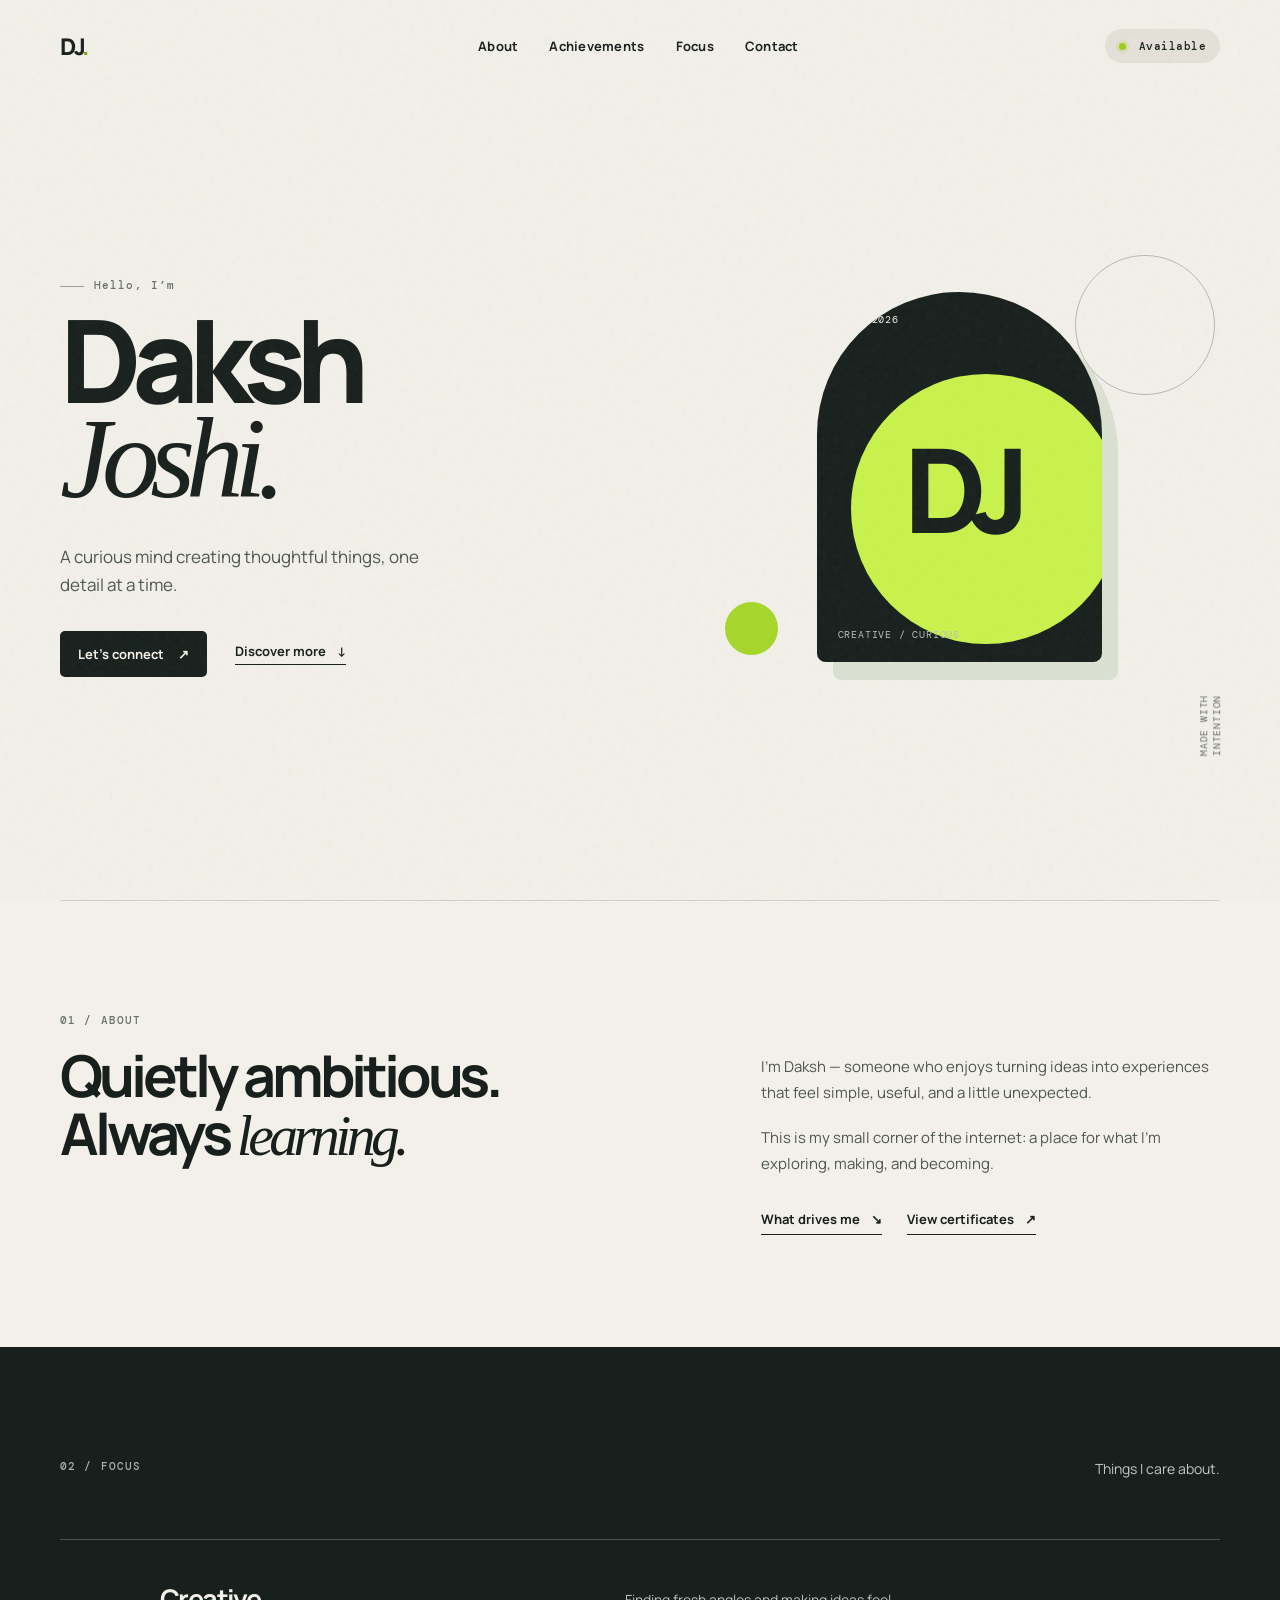
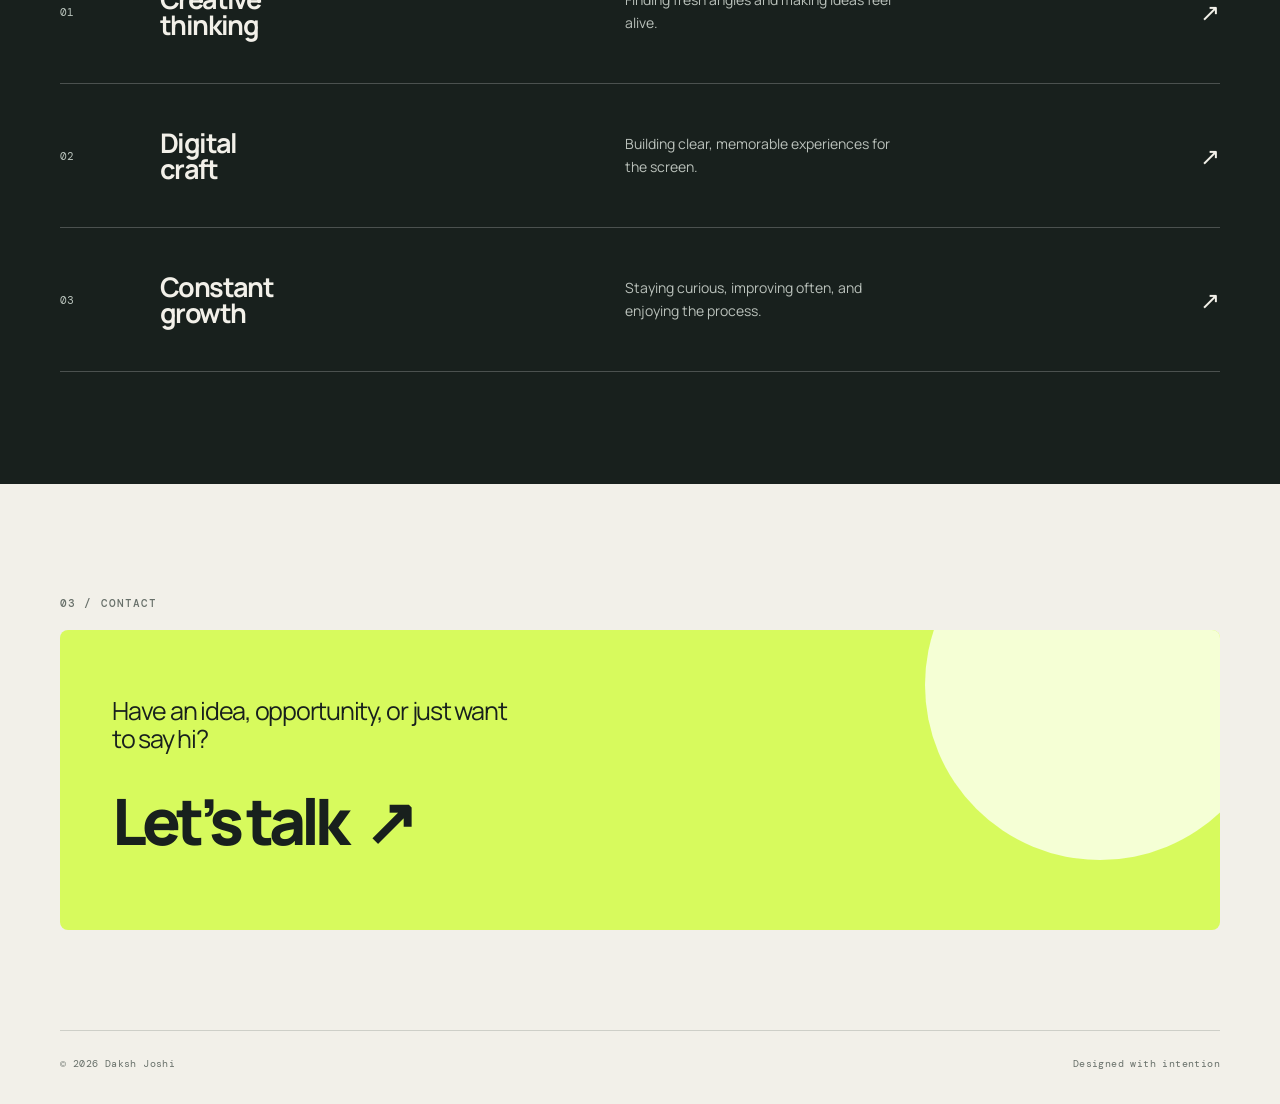
==== index.html @ 8176eeb9 "Initial commit" ====
<!doctype html>
<html lang="en">
  <head>
    <meta charset="UTF-8" />
    <meta name="viewport" content="width=device-width, initial-scale=1.0" />
    <meta name="description" content="Personal website for Daksh Joshi." />
    <title>Daksh Joshi — Personal Portfolio</title>
    <link rel="preconnect" href="https://fonts.googleapis.com" />
    <link rel="preconnect" href="https://fonts.gstatic.com" crossorigin />
    <link href="https://fonts.googleapis.com/css2?family=DM+Mono:wght@400;500&family=Manrope:wght@400;500;600;700;800&display=swap" rel="stylesheet" />
    <link rel="stylesheet" href="styles.css" />
  </head>
  <body>
    <div class="grain"></div>
    <header class="nav wrap">
      <a class="brand" href="#home" aria-label="Daksh Joshi home">DJ<span>.</span></a>
      <nav aria-label="Main navigation">
        <a href="#about">About</a>
        <a href="achievements.html">Achievements</a>
        <a href="#work">Focus</a>
        <a href="#contact">Contact</a>
      </nav>
      <a class="availability" href="#contact"><i></i> Available</a>
    </header>

    <main id="home">
      <section class="hero wrap">
        <div class="hero-copy reveal">
          <p class="eyebrow">Hello, I’m</p>
          <h1>Daksh<br /><em>Joshi.</em></h1>
          <p class="intro">A curious mind creating thoughtful things, one detail at a time.</p>
          <div class="hero-actions">
            <a class="button button-dark" href="#contact">Let’s connect <span>↗</span></a>
            <a class="text-link" href="#about">Discover more <span>↓</span></a>
          </div>
        </div>
        <div class="hero-art reveal" aria-hidden="true">
          <div class="orb orb-one"></div>
          <div class="orb orb-two"></div>
          <div class="portrait-card">
            <span class="card-top">EST. 2026</span>
            <span class="monogram">DJ</span>
            <span class="card-bottom">CREATIVE / CURIOUS</span>
          </div>
          <p class="side-note">MADE WITH<br />INTENTION</p>
        </div>
      </section>

      <section class="about wrap section" id="about">
        <p class="section-label">01 / ABOUT</p>
        <div class="about-grid">
          <h2>Quietly ambitious.<br />Always <em>learning.</em></h2>
        <div class="about-text">
            <p>I’m Daksh — someone who enjoys turning ideas into experiences that feel simple, useful, and a little unexpected.</p>
            <p>This is my small corner of the internet: a place for what I’m exploring, making, and becoming.</p>
            <a class="text-link" href="#work">What drives me <span>↘</span></a>
            <a class="text-link certificate-link" href="achievements.html">View certificates <span>↗</span></a>
          </div>
        </div>
      </section>

      <section class="focus wrap section" id="work">
        <div class="focus-head">
          <p class="section-label">02 / FOCUS</p>
          <p>Things I care about.</p>
        </div>
        <div class="focus-list">
          <article class="focus-item">
            <span>01</span><h3>Creative<br />thinking</h3><p>Finding fresh angles and making ideas feel alive.</p><b>↗</b>
          </article>
          <article class="focus-item">
            <span>02</span><h3>Digital<br />craft</h3><p>Building clear, memorable experiences for the screen.</p><b>↗</b>
          </article>
          <article class="focus-item">
            <span>03</span><h3>Constant<br />growth</h3><p>Staying curious, improving often, and enjoying the process.</p><b>↗</b>
          </article>
        </div>
      </section>

      <section class="contact wrap section" id="contact">
        <p class="section-label">03 / CONTACT</p>
        <div class="contact-card">
          <p>Have an idea, opportunity, or just want to say hi?</p>
          <a href="mailto:hello@dakshjoshi.com">Let’s talk <span>↗</span></a>
          <div class="contact-glow"></div>
        </div>
      </section>
    </main>

    <footer class="footer wrap">
      <span>© <span id="year"></span> Daksh Joshi</span>
      <span>Designed with intention</span>
    </footer>
    <script src="script.js"></script>
  </body>
</html>
---- styles.css ----
:root { --ink:#18201d; --paper:#f2f0e9; --lime:#d5ff4f; --muted:#68706a; --line:rgba(24,32,29,.16); }
* { box-sizing:border-box; }
html { scroll-behavior:smooth; }
body { margin:0; color:var(--ink); background:var(--paper); font-family:Manrope,Arial,sans-serif; overflow-x:hidden; }
.grain { position:fixed; inset:0; pointer-events:none; opacity:.07; z-index:10; background-image:url("data:image/svg+xml,%3Csvg viewBox='0 0 180 180' xmlns='http://www.w3.org/2000/svg'%3E%3Cfilter id='n'%3E%3CfeTurbulence type='fractalNoise' baseFrequency='.9' numOctaves='4' stitchTiles='stitch'/%3E%3C/filter%3E%3Crect width='100%25' height='100%25' filter='url(%23n)' opacity='.6'/%3E%3C/svg%3E"); }
.wrap { width:min(1160px, calc(100% - 64px)); margin:auto; }
.nav { height:92px; display:flex; align-items:center; justify-content:space-between; font-size:13px; font-weight:700; letter-spacing:.02em; }
.brand { color:var(--ink); text-decoration:none; font-size:23px; letter-spacing:-.1em; font-weight:800; }.brand span { color:#80a80b; }
nav { display:flex; gap:31px; margin-left:85px; } nav a { color:var(--ink); text-decoration:none; position:relative; padding:6px 0; } nav a::after { content:""; position:absolute; bottom:0; left:0; width:0; height:2px; background:var(--ink); transition:width .28s ease; } nav a:hover::after { width:100%; }
.availability { text-decoration:none; color:var(--ink); background:#e4e1d9; padding:10px 14px; border-radius:999px; font:500 11px "DM Mono",monospace; letter-spacing:.04em; transition:transform .25s, background .25s; }.availability:hover { background:var(--lime); transform:translateY(-2px); }.availability i { display:inline-block; width:7px; height:7px; background:#9ccc15; border-radius:50%; margin-right:6px; box-shadow:0 0 0 3px rgba(156,204,21,.16); }
.hero { min-height:calc(100vh - 92px); display:grid; grid-template-columns:1.1fr .9fr; align-items:center; padding:72px 0 110px; }
.eyebrow,.section-label { font:500 11px "DM Mono",monospace; letter-spacing:.1em; color:var(--muted); margin:0 0 20px; }.eyebrow::before { content:""; display:inline-block; width:24px; height:1px; vertical-align:middle; background:#9a9d96; margin-right:10px; }
h1,h2,h3,p { margin-top:0; } h1 { font-size:clamp(69px,9vw,130px); line-height:.82; letter-spacing:-.085em; margin:0; font-weight:800; } em { font-family:Georgia,serif; font-weight:400; letter-spacing:-.08em; } .intro { max-width:390px; font-size:17px; line-height:1.65; color:#4d5550; margin:38px 0 31px; }
.hero-actions { display:flex; align-items:center; gap:28px; }.button { text-decoration:none; padding:14px 18px; border-radius:5px; font-size:13px; font-weight:700; transition:transform .25s ease, box-shadow .25s ease; }.button-dark { background:var(--ink); color:var(--paper); }.button-dark span,.contact-card a span { margin-left:11px; display:inline-block; transition:transform .25s; }.button-dark:hover { transform:translateY(-3px); box-shadow:0 9px 0 #b9dc3a; }.button-dark:hover span,.contact-card a:hover span { transform:translate(3px,-3px); }
.text-link { color:var(--ink); text-decoration:none; font-size:13px; font-weight:700; display:inline-block; border-bottom:1px solid var(--ink); padding-bottom:4px; transition:color .25s, border-color .25s; }.text-link span { display:inline-block; margin-left:8px; transition:transform .25s; }.text-link:hover { color:#6b9614; border-color:#6b9614; }.text-link:hover span { transform:translateY(4px); }
.certificate-link { margin-left:22px; }
.hero-art { height:480px; position:relative; display:grid; place-items:center; }.portrait-card { width:min(285px,70vw); height:370px; background:var(--ink); color:var(--paper); border-radius:146px 146px 9px 9px; display:flex; flex-direction:column; justify-content:space-between; padding:21px; position:relative; overflow:hidden; box-shadow:16px 18px 0 #dbe1d2; transition:transform .35s ease, box-shadow .35s ease; }.hero-art:hover .portrait-card { transform:rotate(-3deg) translateY(-6px); box-shadow:25px 28px 0 #d3fb51; }.portrait-card::before { content:""; position:absolute; width:270px; height:270px; border-radius:50%; background:var(--lime); top:82px; left:34px; opacity:.94; }.card-top,.card-bottom { z-index:1; font:10px "DM Mono",monospace; letter-spacing:.08em; }.card-bottom { color:#b9c0ba; }.monogram { z-index:1; position:absolute; top:116px; left:50%; transform:translateX(-50%); font-size:117px; font-weight:800; letter-spacing:-.14em; color:var(--ink); }.orb { position:absolute; border-radius:50%; z-index:-1; }.orb-one { width:140px; height:140px; right:5px; top:18px; border:1px solid #b7b8b2; }.orb-two { width:53px; height:53px; left:27px; bottom:62px; background:#a6d72a; }.side-note { position:absolute; right:-3px; bottom:12px; transform:rotate(-90deg); transform-origin:right bottom; font:10px "DM Mono",monospace; letter-spacing:.08em; color:var(--muted); }
.section { padding:112px 0; }.about { border-top:1px solid var(--line); }.about-grid { display:grid; grid-template-columns:1.15fr .85fr; gap:80px; }.about h2 { font-size:clamp(37px,4.5vw,62px); line-height:1; letter-spacing:-.07em; margin:0; }.about-text { font-size:15px; line-height:1.7; color:#4e5650; padding-top:7px; }.about-text p { margin-bottom:20px; }.about-text .text-link { margin-top:12px; color:var(--ink); }
.focus { background:var(--ink); color:var(--paper); width:100%; padding-left:max(32px, calc((100% - 1160px)/2)); padding-right:max(32px, calc((100% - 1160px)/2)); }.focus-head { display:flex; justify-content:space-between; align-items:flex-start; }.focus .section-label { color:#aab2ac; }.focus-head > p:last-child { margin:0; color:#c4c8c2; font-size:14px; }.focus-list { border-top:1px solid rgba(255,255,255,.22); margin-top:46px; }.focus-item { min-height:144px; display:grid; grid-template-columns:80px 1fr 1.2fr 40px; align-items:center; gap:20px; border-bottom:1px solid rgba(255,255,255,.22); transition:padding .35s, background .35s, color .35s; }.focus-item:hover { color:var(--ink); background:var(--lime); padding-left:24px; padding-right:24px; }.focus-item span { font:11px "DM Mono",monospace; color:#b9c3bc; }.focus-item:hover span { color:#4a5831; }.focus-item h3 { font-size:27px; letter-spacing:-.06em; line-height:.96; margin:0; }.focus-item p { font-size:14px; line-height:1.6; color:#bac1bb; margin:0; max-width:275px; }.focus-item:hover p { color:#435134; }.focus-item b { font-size:24px; font-weight:400; text-align:right; transition:transform .3s; }.focus-item:hover b { transform:translate(4px,-4px); }
.contact { padding-bottom:100px; }.contact-card { min-height:300px; position:relative; overflow:hidden; display:flex; flex-direction:column; justify-content:center; align-items:flex-start; padding:52px; background:#d7fa5d; border-radius:8px; transition:transform .35s, box-shadow .35s; }.contact-card:hover { transform:translateY(-7px); box-shadow:12px 12px 0 var(--ink); }.contact-card p { max-width:420px; font-size:25px; letter-spacing:-.05em; line-height:1.12; margin:0 0 24px; position:relative; z-index:1; }.contact-card a { color:var(--ink); font-size:clamp(35px,5vw,67px); font-weight:800; letter-spacing:-.08em; text-decoration:none; position:relative; z-index:1; }.contact-glow { position:absolute; right:-55px; top:-120px; width:350px; height:350px; border-radius:50%; background:#f5ffd5; transition:transform .5s; }.contact-card:hover .contact-glow { transform:scale(1.25); }
.footer { border-top:1px solid var(--line); padding:26px 0 34px; display:flex; justify-content:space-between; color:var(--muted); font:10px "DM Mono",monospace; letter-spacing:.04em; }.reveal { animation:rise .8s both; }.hero-art { animation-delay:.15s; } @keyframes rise { from { opacity:0; transform:translateY(18px); } to { opacity:1; transform:none; } }
.achievements-page { background:#f7f4ed; }.achievements-page nav a.active::after { width:100%; }.achievements-hero { min-height:440px; display:flex; justify-content:space-between; align-items:flex-end; padding:84px 0 80px; }.achievements-hero h1 { font-size:clamp(60px,8.7vw,120px); }.achievements-intro { width:270px; margin:0 2.5% 16px 0; color:#59615b; font-size:15px; line-height:1.65; }.certificate-section { background:#1c2521; color:var(--paper); padding:34px 0 66px; overflow:hidden; }.gallery-title { display:flex; justify-content:space-between; align-items:center; }.gallery-title .section-label { color:#bdc5be; margin:0; }.gallery-hint { color:#bdc5be; font:11px "DM Mono",monospace; letter-spacing:.04em; margin:0; }.gallery-hint span { color:var(--lime); padding:0 4px; }.certificate-gallery { position:relative; display:flex; gap:34px; overflow-x:auto; overscroll-behavior-x:contain; scroll-snap-type:x mandatory; scrollbar-width:none; padding:68px max(32px, calc((100vw - 1160px)/2)) 26px; cursor:grab; }.certificate-gallery::-webkit-scrollbar { display:none; }.certificate-gallery.is-dragging { cursor:grabbing; user-select:none; scroll-snap-type:none; }.joy-line { pointer-events:none; position:absolute; height:330px; width:2160px; left:max(32px, calc((100vw - 1160px)/2)); top:18px; overflow:visible; }.joy-line path { fill:none; stroke:#d5ff4f; stroke-width:3; stroke-linecap:round; stroke-dasharray:3 12; }.certificate-card { position:relative; z-index:1; flex:0 0 315px; min-height:481px; display:flex; flex-direction:column; scroll-snap-align:center; padding:18px; border-radius:8px; color:var(--ink); border:1px solid rgba(24,32,29,.12); box-shadow:8px 8px 0 rgba(0,0,0,.18); transform:rotate(var(--tilt, 0deg)); transition:transform .3s ease, box-shadow .3s ease; }.certificate-card:nth-of-type(odd) { margin-top:34px; --tilt:-1.5deg; }.certificate-card:nth-of-type(even) { --tilt:1.5deg; }.certificate-card:hover { transform:translateY(-16px) rotate(0); box-shadow:13px 16px 0 #d5ff4f; }.certificate-card.warm { background:#f1d7a5; }.certificate-card.blue { background:#9fcae7; }.certificate-card.yellow { background:#e9e45f; }.certificate-card.lilac { background:#d8c7e8; }.certificate-card.green { background:#b7dfaf; }.card-number { font:10px "DM Mono",monospace; letter-spacing:.06em; margin:0 0 14px; }.certificate-image { height:224px; overflow:hidden; background:#fffdf9; border:1px solid rgba(24,32,29,.25); box-shadow:4px 4px 0 rgba(24,32,29,.14); }.certificate-image img { display:block; width:100%; height:100%; object-fit:cover; transition:transform .55s ease; }.certificate-card:hover .certificate-image img { transform:scale(1.07); }.certificate-copy { margin-top:auto; padding-top:25px; }.certificate-copy p { font-size:20px; font-weight:800; letter-spacing:-.05em; line-height:1.02; margin:0 0 8px; }.certificate-copy span { color:rgba(24,32,29,.68); font:10px "DM Mono",monospace; }.certificate-card > a { color:var(--ink); text-decoration:none; border-top:1px solid rgba(24,32,29,.3); margin-top:18px; padding-top:14px; display:flex; justify-content:space-between; font-size:11px; font-weight:800; }.certificate-card > a b { font-size:16px; line-height:.7; transition:transform .25s; }.certificate-card > a:hover b { transform:translate(3px,-3px); }.achievement-note { padding:100px 0 105px; position:relative; }.achievement-note .spark { display:block; font-size:26px; color:#87af14; margin-bottom:16px; }.achievement-note p { font-size:clamp(32px,4vw,53px); letter-spacing:-.07em; line-height:1; font-weight:800; margin:0 0 29px; }
@media (max-width:700px) { .wrap { width:min(100% - 40px,1160px); }.nav { height:78px; }.nav nav { display:none; }.availability { font-size:10px; }.hero { grid-template-columns:1fr; padding:64px 0 75px; }.hero-art { height:375px; margin-top:38px; }.portrait-card { height:320px; width:240px; }.portrait-card::before { width:230px; height:230px; left:20px; top:68px; }.monogram { top:99px; font-size:98px; }.about-grid { grid-template-columns:1fr; gap:30px; }.section { padding:74px 0; }.focus { padding-left:20px; padding-right:20px; }.focus-item { grid-template-columns:35px 1fr 30px; gap:10px; padding:24px 0; min-height:0; }.focus-item p { grid-column:2/4; font-size:12px; }.focus-item h3 { font-size:23px; }.contact-card { padding:33px 27px; min-height:250px; }.contact-card p { font-size:21px; }.footer { font-size:9px; }.side-note { right:-12px; }.certificate-link { margin:18px 0 0; }.achievements-hero { min-height:365px; display:block; padding:58px 0 65px; }.achievements-intro { margin:30px 0 0; }.certificate-gallery { gap:23px; padding:48px 20px 26px; }.joy-line { left:20px; top:3px; }.certificate-card { flex-basis:270px; min-height:430px; padding:14px; }.certificate-image { height:190px; }.certificate-copy p { font-size:18px; }.gallery-title { width:calc(100% - 40px); }.gallery-hint { font-size:9px; }.achievement-note { padding:72px 0; } }
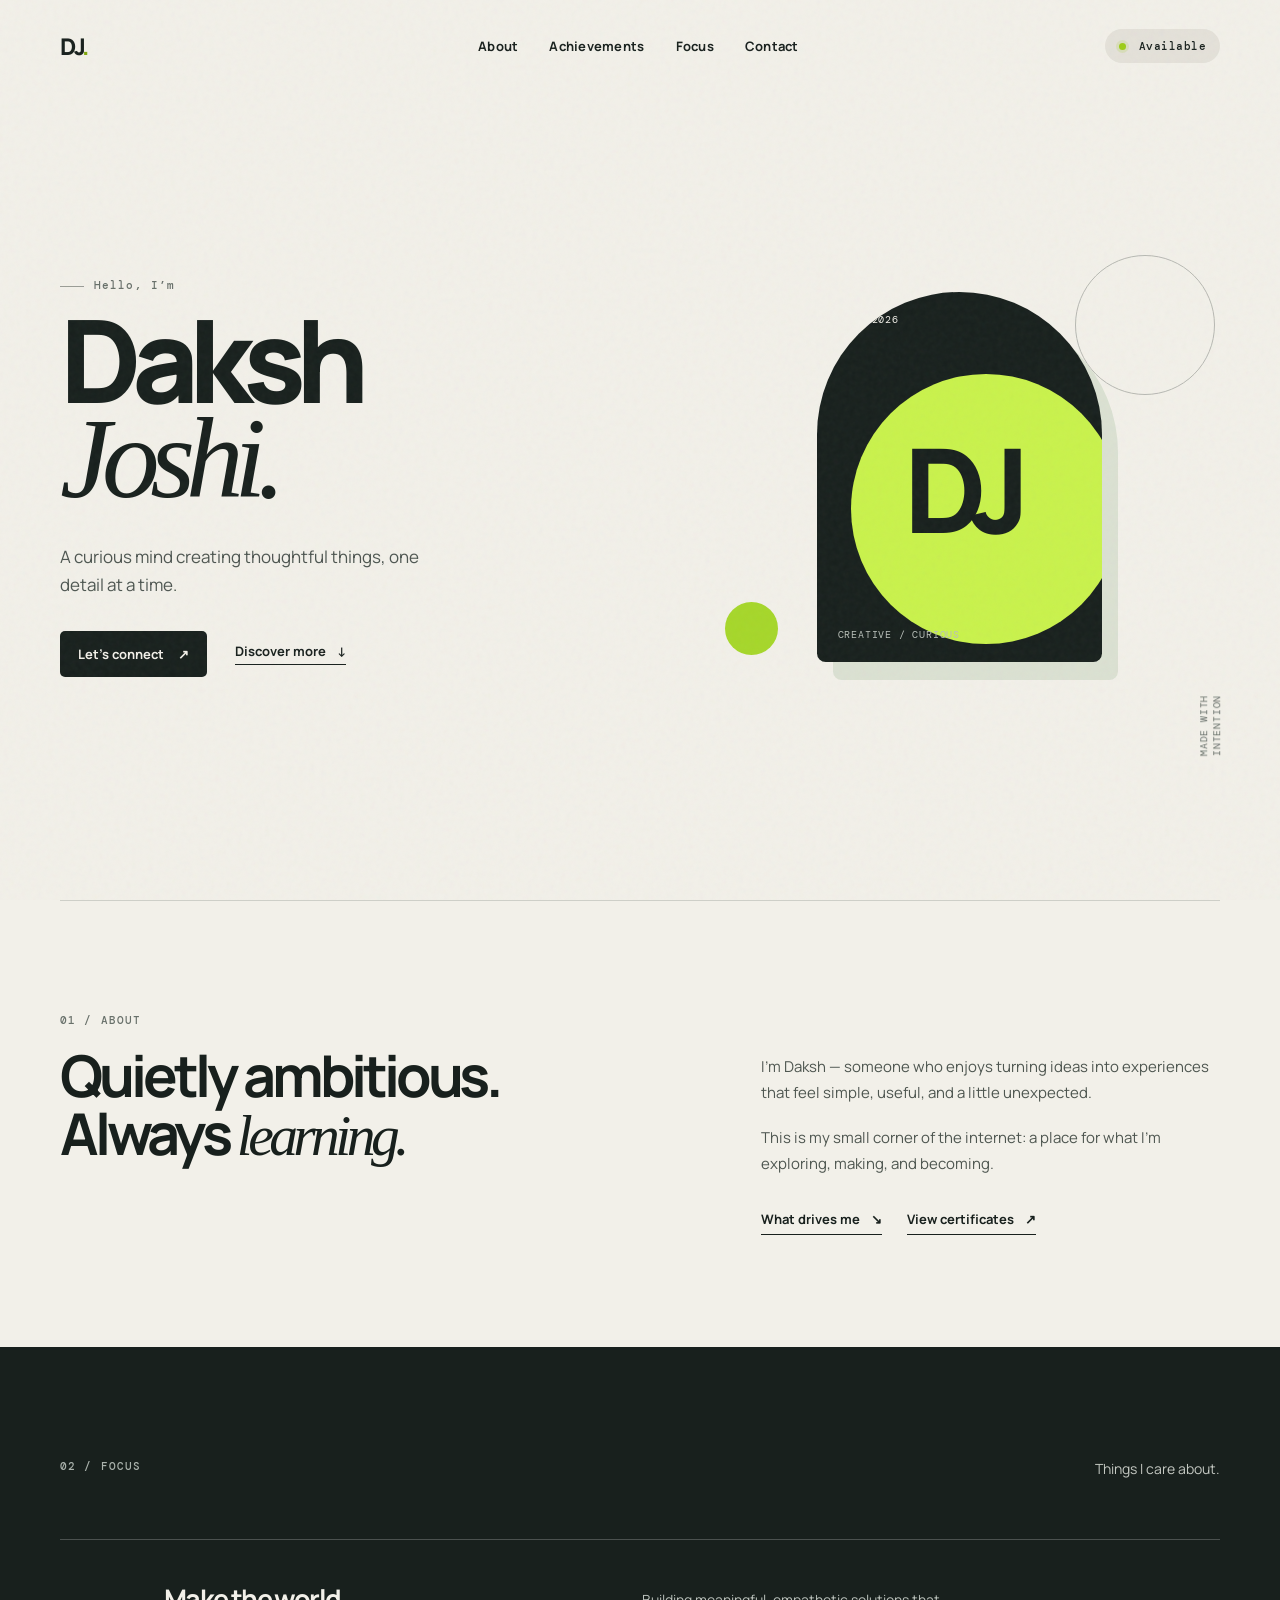
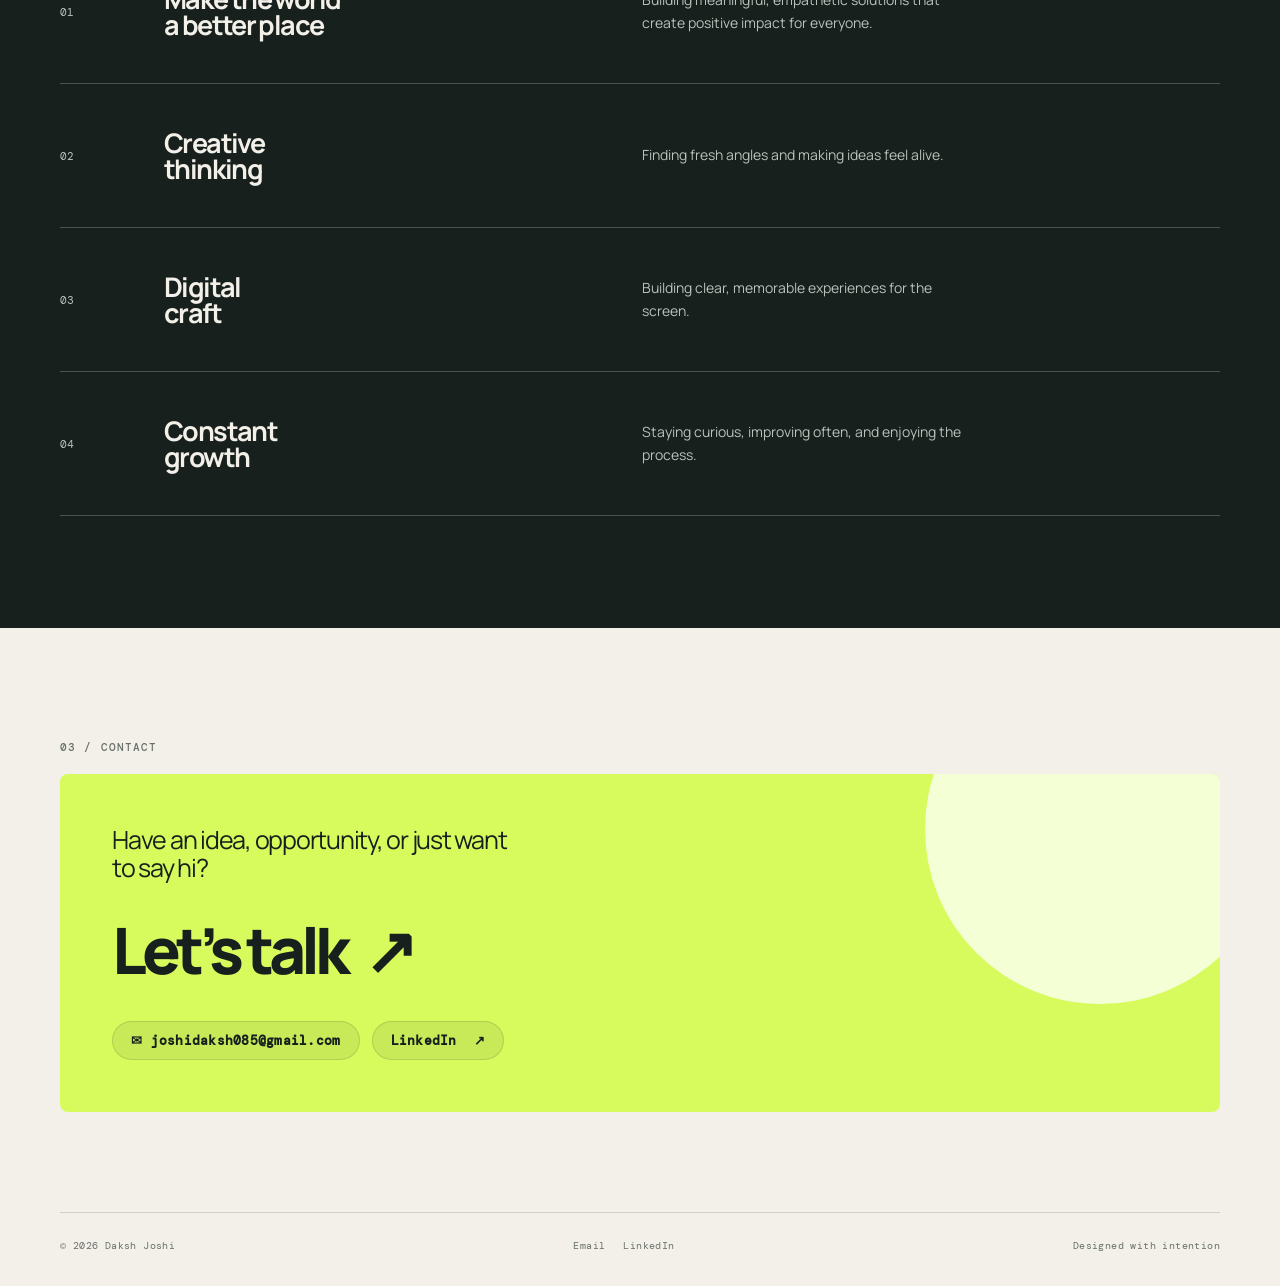
==== commit a6681985: "Update" ====
--- a/index.html
+++ b/index.html
@@ -66,13 +66,16 @@
         </div>
         <div class="focus-list">
           <article class="focus-item">
-            <span>01</span><h3>Creative<br />thinking</h3><p>Finding fresh angles and making ideas feel alive.</p><b>↗</b>
+            <span>01</span><h3>Make the world<br />a better place</h3><p>Building meaningful, empathetic solutions that create positive impact for everyone.</p>
           </article>
           <article class="focus-item">
-            <span>02</span><h3>Digital<br />craft</h3><p>Building clear, memorable experiences for the screen.</p><b>↗</b>
+            <span>02</span><h3>Creative<br />thinking</h3><p>Finding fresh angles and making ideas feel alive.</p>
           </article>
           <article class="focus-item">
-            <span>03</span><h3>Constant<br />growth</h3><p>Staying curious, improving often, and enjoying the process.</p><b>↗</b>
+            <span>03</span><h3>Digital<br />craft</h3><p>Building clear, memorable experiences for the screen.</p>
+          </article>
+          <article class="focus-item">
+            <span>04</span><h3>Constant<br />growth</h3><p>Staying curious, improving often, and enjoying the process.</p>
           </article>
         </div>
       </section>
@@ -81,7 +84,11 @@
         <p class="section-label">03 / CONTACT</p>
         <div class="contact-card">
           <p>Have an idea, opportunity, or just want to say hi?</p>
-          <a href="mailto:hello@dakshjoshi.com">Let’s talk <span>↗</span></a>
+          <a class="contact-cta" href="mailto:joshidaksh085@gmail.com">Let’s talk <span>↗</span></a>
+          <div class="contact-links">
+            <a class="contact-link" href="mailto:joshidaksh085@gmail.com">✉ joshidaksh085@gmail.com</a>
+            <a class="contact-link" href="https://www.linkedin.com/in/daksh-joshi-44282137b/" target="_blank" rel="noopener">LinkedIn <span>↗</span></a>
+          </div>
           <div class="contact-glow"></div>
         </div>
       </section>
@@ -89,6 +96,10 @@
 
     <footer class="footer wrap">
       <span>© <span id="year"></span> Daksh Joshi</span>
+      <div class="footer-links">
+        <a href="mailto:joshidaksh085@gmail.com">Email</a>
+        <a href="https://www.linkedin.com/in/daksh-joshi-44282137b/" target="_blank" rel="noopener">LinkedIn</a>
+      </div>
       <span>Designed with intention</span>
     </footer>
     <script src="script.js"></script>
--- a/styles.css
+++ b/styles.css
@@ -16,8 +16,8 @@
 .certificate-link { margin-left:22px; }
 .hero-art { height:480px; position:relative; display:grid; place-items:center; }.portrait-card { width:min(285px,70vw); height:370px; background:var(--ink); color:var(--paper); border-radius:146px 146px 9px 9px; display:flex; flex-direction:column; justify-content:space-between; padding:21px; position:relative; overflow:hidden; box-shadow:16px 18px 0 #dbe1d2; transition:transform .35s ease, box-shadow .35s ease; }.hero-art:hover .portrait-card { transform:rotate(-3deg) translateY(-6px); box-shadow:25px 28px 0 #d3fb51; }.portrait-card::before { content:""; position:absolute; width:270px; height:270px; border-radius:50%; background:var(--lime); top:82px; left:34px; opacity:.94; }.card-top,.card-bottom { z-index:1; font:10px "DM Mono",monospace; letter-spacing:.08em; }.card-bottom { color:#b9c0ba; }.monogram { z-index:1; position:absolute; top:116px; left:50%; transform:translateX(-50%); font-size:117px; font-weight:800; letter-spacing:-.14em; color:var(--ink); }.orb { position:absolute; border-radius:50%; z-index:-1; }.orb-one { width:140px; height:140px; right:5px; top:18px; border:1px solid #b7b8b2; }.orb-two { width:53px; height:53px; left:27px; bottom:62px; background:#a6d72a; }.side-note { position:absolute; right:-3px; bottom:12px; transform:rotate(-90deg); transform-origin:right bottom; font:10px "DM Mono",monospace; letter-spacing:.08em; color:var(--muted); }
 .section { padding:112px 0; }.about { border-top:1px solid var(--line); }.about-grid { display:grid; grid-template-columns:1.15fr .85fr; gap:80px; }.about h2 { font-size:clamp(37px,4.5vw,62px); line-height:1; letter-spacing:-.07em; margin:0; }.about-text { font-size:15px; line-height:1.7; color:#4e5650; padding-top:7px; }.about-text p { margin-bottom:20px; }.about-text .text-link { margin-top:12px; color:var(--ink); }
-.focus { background:var(--ink); color:var(--paper); width:100%; padding-left:max(32px, calc((100% - 1160px)/2)); padding-right:max(32px, calc((100% - 1160px)/2)); }.focus-head { display:flex; justify-content:space-between; align-items:flex-start; }.focus .section-label { color:#aab2ac; }.focus-head > p:last-child { margin:0; color:#c4c8c2; font-size:14px; }.focus-list { border-top:1px solid rgba(255,255,255,.22); margin-top:46px; }.focus-item { min-height:144px; display:grid; grid-template-columns:80px 1fr 1.2fr 40px; align-items:center; gap:20px; border-bottom:1px solid rgba(255,255,255,.22); transition:padding .35s, background .35s, color .35s; }.focus-item:hover { color:var(--ink); background:var(--lime); padding-left:24px; padding-right:24px; }.focus-item span { font:11px "DM Mono",monospace; color:#b9c3bc; }.focus-item:hover span { color:#4a5831; }.focus-item h3 { font-size:27px; letter-spacing:-.06em; line-height:.96; margin:0; }.focus-item p { font-size:14px; line-height:1.6; color:#bac1bb; margin:0; max-width:275px; }.focus-item:hover p { color:#435134; }.focus-item b { font-size:24px; font-weight:400; text-align:right; transition:transform .3s; }.focus-item:hover b { transform:translate(4px,-4px); }
-.contact { padding-bottom:100px; }.contact-card { min-height:300px; position:relative; overflow:hidden; display:flex; flex-direction:column; justify-content:center; align-items:flex-start; padding:52px; background:#d7fa5d; border-radius:8px; transition:transform .35s, box-shadow .35s; }.contact-card:hover { transform:translateY(-7px); box-shadow:12px 12px 0 var(--ink); }.contact-card p { max-width:420px; font-size:25px; letter-spacing:-.05em; line-height:1.12; margin:0 0 24px; position:relative; z-index:1; }.contact-card a { color:var(--ink); font-size:clamp(35px,5vw,67px); font-weight:800; letter-spacing:-.08em; text-decoration:none; position:relative; z-index:1; }.contact-glow { position:absolute; right:-55px; top:-120px; width:350px; height:350px; border-radius:50%; background:#f5ffd5; transition:transform .5s; }.contact-card:hover .contact-glow { transform:scale(1.25); }
-.footer { border-top:1px solid var(--line); padding:26px 0 34px; display:flex; justify-content:space-between; color:var(--muted); font:10px "DM Mono",monospace; letter-spacing:.04em; }.reveal { animation:rise .8s both; }.hero-art { animation-delay:.15s; } @keyframes rise { from { opacity:0; transform:translateY(18px); } to { opacity:1; transform:none; } }
-.achievements-page { background:#f7f4ed; }.achievements-page nav a.active::after { width:100%; }.achievements-hero { min-height:440px; display:flex; justify-content:space-between; align-items:flex-end; padding:84px 0 80px; }.achievements-hero h1 { font-size:clamp(60px,8.7vw,120px); }.achievements-intro { width:270px; margin:0 2.5% 16px 0; color:#59615b; font-size:15px; line-height:1.65; }.certificate-section { background:#1c2521; color:var(--paper); padding:34px 0 66px; overflow:hidden; }.gallery-title { display:flex; justify-content:space-between; align-items:center; }.gallery-title .section-label { color:#bdc5be; margin:0; }.gallery-hint { color:#bdc5be; font:11px "DM Mono",monospace; letter-spacing:.04em; margin:0; }.gallery-hint span { color:var(--lime); padding:0 4px; }.certificate-gallery { position:relative; display:flex; gap:34px; overflow-x:auto; overscroll-behavior-x:contain; scroll-snap-type:x mandatory; scrollbar-width:none; padding:68px max(32px, calc((100vw - 1160px)/2)) 26px; cursor:grab; }.certificate-gallery::-webkit-scrollbar { display:none; }.certificate-gallery.is-dragging { cursor:grabbing; user-select:none; scroll-snap-type:none; }.joy-line { pointer-events:none; position:absolute; height:330px; width:2160px; left:max(32px, calc((100vw - 1160px)/2)); top:18px; overflow:visible; }.joy-line path { fill:none; stroke:#d5ff4f; stroke-width:3; stroke-linecap:round; stroke-dasharray:3 12; }.certificate-card { position:relative; z-index:1; flex:0 0 315px; min-height:481px; display:flex; flex-direction:column; scroll-snap-align:center; padding:18px; border-radius:8px; color:var(--ink); border:1px solid rgba(24,32,29,.12); box-shadow:8px 8px 0 rgba(0,0,0,.18); transform:rotate(var(--tilt, 0deg)); transition:transform .3s ease, box-shadow .3s ease; }.certificate-card:nth-of-type(odd) { margin-top:34px; --tilt:-1.5deg; }.certificate-card:nth-of-type(even) { --tilt:1.5deg; }.certificate-card:hover { transform:translateY(-16px) rotate(0); box-shadow:13px 16px 0 #d5ff4f; }.certificate-card.warm { background:#f1d7a5; }.certificate-card.blue { background:#9fcae7; }.certificate-card.yellow { background:#e9e45f; }.certificate-card.lilac { background:#d8c7e8; }.certificate-card.green { background:#b7dfaf; }.card-number { font:10px "DM Mono",monospace; letter-spacing:.06em; margin:0 0 14px; }.certificate-image { height:224px; overflow:hidden; background:#fffdf9; border:1px solid rgba(24,32,29,.25); box-shadow:4px 4px 0 rgba(24,32,29,.14); }.certificate-image img { display:block; width:100%; height:100%; object-fit:cover; transition:transform .55s ease; }.certificate-card:hover .certificate-image img { transform:scale(1.07); }.certificate-copy { margin-top:auto; padding-top:25px; }.certificate-copy p { font-size:20px; font-weight:800; letter-spacing:-.05em; line-height:1.02; margin:0 0 8px; }.certificate-copy span { color:rgba(24,32,29,.68); font:10px "DM Mono",monospace; }.certificate-card > a { color:var(--ink); text-decoration:none; border-top:1px solid rgba(24,32,29,.3); margin-top:18px; padding-top:14px; display:flex; justify-content:space-between; font-size:11px; font-weight:800; }.certificate-card > a b { font-size:16px; line-height:.7; transition:transform .25s; }.certificate-card > a:hover b { transform:translate(3px,-3px); }.achievement-note { padding:100px 0 105px; position:relative; }.achievement-note .spark { display:block; font-size:26px; color:#87af14; margin-bottom:16px; }.achievement-note p { font-size:clamp(32px,4vw,53px); letter-spacing:-.07em; line-height:1; font-weight:800; margin:0 0 29px; }
-@media (max-width:700px) { .wrap { width:min(100% - 40px,1160px); }.nav { height:78px; }.nav nav { display:none; }.availability { font-size:10px; }.hero { grid-template-columns:1fr; padding:64px 0 75px; }.hero-art { height:375px; margin-top:38px; }.portrait-card { height:320px; width:240px; }.portrait-card::before { width:230px; height:230px; left:20px; top:68px; }.monogram { top:99px; font-size:98px; }.about-grid { grid-template-columns:1fr; gap:30px; }.section { padding:74px 0; }.focus { padding-left:20px; padding-right:20px; }.focus-item { grid-template-columns:35px 1fr 30px; gap:10px; padding:24px 0; min-height:0; }.focus-item p { grid-column:2/4; font-size:12px; }.focus-item h3 { font-size:23px; }.contact-card { padding:33px 27px; min-height:250px; }.contact-card p { font-size:21px; }.footer { font-size:9px; }.side-note { right:-12px; }.certificate-link { margin:18px 0 0; }.achievements-hero { min-height:365px; display:block; padding:58px 0 65px; }.achievements-intro { margin:30px 0 0; }.certificate-gallery { gap:23px; padding:48px 20px 26px; }.joy-line { left:20px; top:3px; }.certificate-card { flex-basis:270px; min-height:430px; padding:14px; }.certificate-image { height:190px; }.certificate-copy p { font-size:18px; }.gallery-title { width:calc(100% - 40px); }.gallery-hint { font-size:9px; }.achievement-note { padding:72px 0; } }
+.focus { background:var(--ink); color:var(--paper); width:100%; padding-left:max(32px, calc((100% - 1160px)/2)); padding-right:max(32px, calc((100% - 1160px)/2)); }.focus-head { display:flex; justify-content:space-between; align-items:flex-start; }.focus .section-label { color:#aab2ac; }.focus-head > p:last-child { margin:0; color:#c4c8c2; font-size:14px; }.focus-list { border-top:1px solid rgba(255,255,255,.22); margin-top:46px; }.focus-item { min-height:144px; display:grid; grid-template-columns:80px 1.1fr 1.4fr; align-items:center; gap:24px; border-bottom:1px solid rgba(255,255,255,.22); transition:padding .35s, background .35s, color .35s; }.focus-item:hover { color:var(--ink); background:var(--lime); padding-left:24px; padding-right:24px; }.focus-item span { font:11px "DM Mono",monospace; color:#b9c3bc; }.focus-item:hover span { color:#4a5831; }.focus-item h3 { font-size:27px; letter-spacing:-.06em; line-height:.96; margin:0; }.focus-item p { font-size:14px; line-height:1.6; color:#bac1bb; margin:0; max-width:320px; }.focus-item:hover p { color:#435134; }.focus-item b { font-size:24px; font-weight:400; text-align:right; transition:transform .3s; }.focus-item:hover b { transform:translate(4px,-4px); }
+.contact { padding-bottom:100px; }.contact-card { min-height:300px; position:relative; overflow:hidden; display:flex; flex-direction:column; justify-content:center; align-items:flex-start; padding:52px; background:#d7fa5d; border-radius:8px; transition:transform .35s, box-shadow .35s; }.contact-card:hover { transform:translateY(-7px); box-shadow:12px 12px 0 var(--ink); }.contact-card p { max-width:420px; font-size:25px; letter-spacing:-.05em; line-height:1.12; margin:0 0 24px; position:relative; z-index:1; }.contact-card a.contact-cta { color:var(--ink); font-size:clamp(35px,5vw,67px); font-weight:800; letter-spacing:-.08em; text-decoration:none; position:relative; z-index:1; }.contact-links { display:flex; flex-wrap:wrap; gap:12px; margin-top:28px; position:relative; z-index:1; }.contact-link { display:inline-flex; align-items:center; gap:6px; background:rgba(24,32,29,.07); color:var(--ink); text-decoration:none; padding:10px 18px; border-radius:999px; font:600 13px "DM Mono",monospace; letter-spacing:.02em; border:1px solid rgba(24,32,29,.14); transition:background .25s, transform .25s, color .25s; }.contact-link:hover { background:var(--ink); color:var(--paper); transform:translateY(-2px); }.contact-glow { position:absolute; right:-55px; top:-120px; width:350px; height:350px; border-radius:50%; background:#f5ffd5; transition:transform .5s; }.contact-card:hover .contact-glow { transform:scale(1.25); }
+.footer { border-top:1px solid var(--line); padding:26px 0 34px; display:flex; justify-content:space-between; align-items:center; color:var(--muted); font:10px "DM Mono",monospace; letter-spacing:.04em; }.footer-links { display:flex; gap:18px; }.footer-links a { color:var(--muted); text-decoration:none; transition:color .2s; }.footer-links a:hover { color:var(--ink); text-decoration:underline; }.reveal { animation:rise .8s both; }.hero-art { animation-delay:.15s; } @keyframes rise { from { opacity:0; transform:translateY(18px); } to { opacity:1; transform:none; } }
+.achievements-page { background:#f7f4ed; }.achievements-page nav a.active::after { width:100%; }.achievements-hero { min-height:440px; display:flex; justify-content:space-between; align-items:flex-end; padding:84px 0 80px; }.achievements-hero h1 { font-size:clamp(60px,8.7vw,120px); }.achievements-intro { width:270px; margin:0 2.5% 16px 0; color:#59615b; font-size:15px; line-height:1.65; }.certificate-section { background:#1c2521; color:var(--paper); padding:34px 0 66px; overflow:hidden; }.gallery-title { display:flex; justify-content:space-between; align-items:center; }.gallery-title .section-label { color:#bdc5be; margin:0; }.gallery-hint { color:#bdc5be; font:11px "DM Mono",monospace; letter-spacing:.04em; margin:0; }.gallery-hint span { color:var(--lime); padding:0 4px; }.certificate-gallery { position:relative; display:flex; gap:34px; overflow-x:auto; overscroll-behavior-x:contain; scroll-snap-type:x mandatory; scrollbar-width:none; padding:68px max(32px, calc((100vw - 1160px)/2)) 26px; cursor:grab; }.certificate-gallery::-webkit-scrollbar { display:none; }.certificate-gallery.is-dragging { cursor:grabbing; user-select:none; scroll-snap-type:none; }.joy-line { pointer-events:none; position:absolute; height:330px; width:4200px; left:max(32px, calc((100vw - 1160px)/2)); top:18px; overflow:visible; }.joy-line path { fill:none; stroke:#d5ff4f; stroke-width:3; stroke-linecap:round; stroke-dasharray:3 12; }.certificate-card { position:relative; z-index:1; flex:0 0 315px; min-height:481px; display:flex; flex-direction:column; scroll-snap-align:center; padding:18px; border-radius:8px; color:var(--ink); border:1px solid rgba(24,32,29,.12); box-shadow:8px 8px 0 rgba(0,0,0,.18); transform:rotate(var(--tilt, 0deg)); transition:transform .3s ease, box-shadow .3s ease; }.certificate-card:nth-of-type(odd) { margin-top:34px; --tilt:-1.5deg; }.certificate-card:nth-of-type(even) { --tilt:1.5deg; }.certificate-card:hover { transform:translateY(-16px) rotate(0); box-shadow:13px 16px 0 #d5ff4f; }.certificate-card.warm { background:#f1d7a5; }.certificate-card.blue { background:#9fcae7; }.certificate-card.yellow { background:#e9e45f; }.certificate-card.lilac { background:#d8c7e8; }.certificate-card.green { background:#b7dfaf; }.card-number { font:10px "DM Mono",monospace; letter-spacing:.06em; margin:0 0 14px; }.certificate-image { height:224px; overflow:hidden; background:#fffdf9; border:1px solid rgba(24,32,29,.25); box-shadow:4px 4px 0 rgba(24,32,29,.14); }.certificate-image img { display:block; width:100%; height:100%; object-fit:cover; transition:transform .55s ease; }.certificate-image.is-portrait { display:flex; align-items:center; justify-content:center; background:#fffdf9; }.certificate-image.is-portrait img { object-fit:contain; padding:8px; width:100%; height:100%; }.certificate-card:hover .certificate-image img { transform:scale(1.07); }.certificate-copy { margin-top:auto; padding-top:25px; }.certificate-copy p { font-size:20px; font-weight:800; letter-spacing:-.05em; line-height:1.02; margin:0 0 8px; }.certificate-copy span { color:rgba(24,32,29,.68); font:10px "DM Mono",monospace; }.certificate-card > a { color:var(--ink); text-decoration:none; border-top:1px solid rgba(24,32,29,.3); margin-top:18px; padding-top:14px; display:flex; justify-content:space-between; font-size:11px; font-weight:800; }.certificate-card > a b { font-size:16px; line-height:.7; transition:transform .25s; }.certificate-card > a:hover b { transform:translate(3px,-3px); }.achievement-note { padding:100px 0 105px; position:relative; }.achievement-note .spark { display:block; font-size:26px; color:#87af14; margin-bottom:16px; }.achievement-note p { font-size:clamp(32px,4vw,53px); letter-spacing:-.07em; line-height:1; font-weight:800; margin:0 0 29px; }
+@media (max-width:700px) { .wrap { width:min(100% - 40px,1160px); }.nav { height:78px; }.nav nav { display:none; }.availability { font-size:10px; }.hero { grid-template-columns:1fr; padding:64px 0 75px; }.hero-art { height:375px; margin-top:38px; }.portrait-card { height:320px; width:240px; }.portrait-card::before { width:230px; height:230px; left:20px; top:68px; }.monogram { top:99px; font-size:98px; }.about-grid { grid-template-columns:1fr; gap:30px; }.section { padding:74px 0; }.focus { padding-left:20px; padding-right:20px; }.focus-item { grid-template-columns:35px 1fr; gap:10px; padding:24px 0; min-height:0; }.focus-item p { grid-column:2; font-size:12px; }.focus-item h3 { font-size:23px; }.contact-card { padding:33px 27px; min-height:250px; }.contact-card p { font-size:21px; }.footer { font-size:9px; }.side-note { right:-12px; }.certificate-link { margin:18px 0 0; }.achievements-hero { min-height:365px; display:block; padding:58px 0 65px; }.achievements-intro { margin:30px 0 0; }.certificate-gallery { gap:23px; padding:48px 20px 26px; }.joy-line { left:20px; top:3px; }.certificate-card { flex-basis:270px; min-height:430px; padding:14px; }.certificate-image { height:190px; }.certificate-copy p { font-size:18px; }.gallery-title { width:calc(100% - 40px); }.gallery-hint { font-size:9px; }.achievement-note { padding:72px 0; } }
